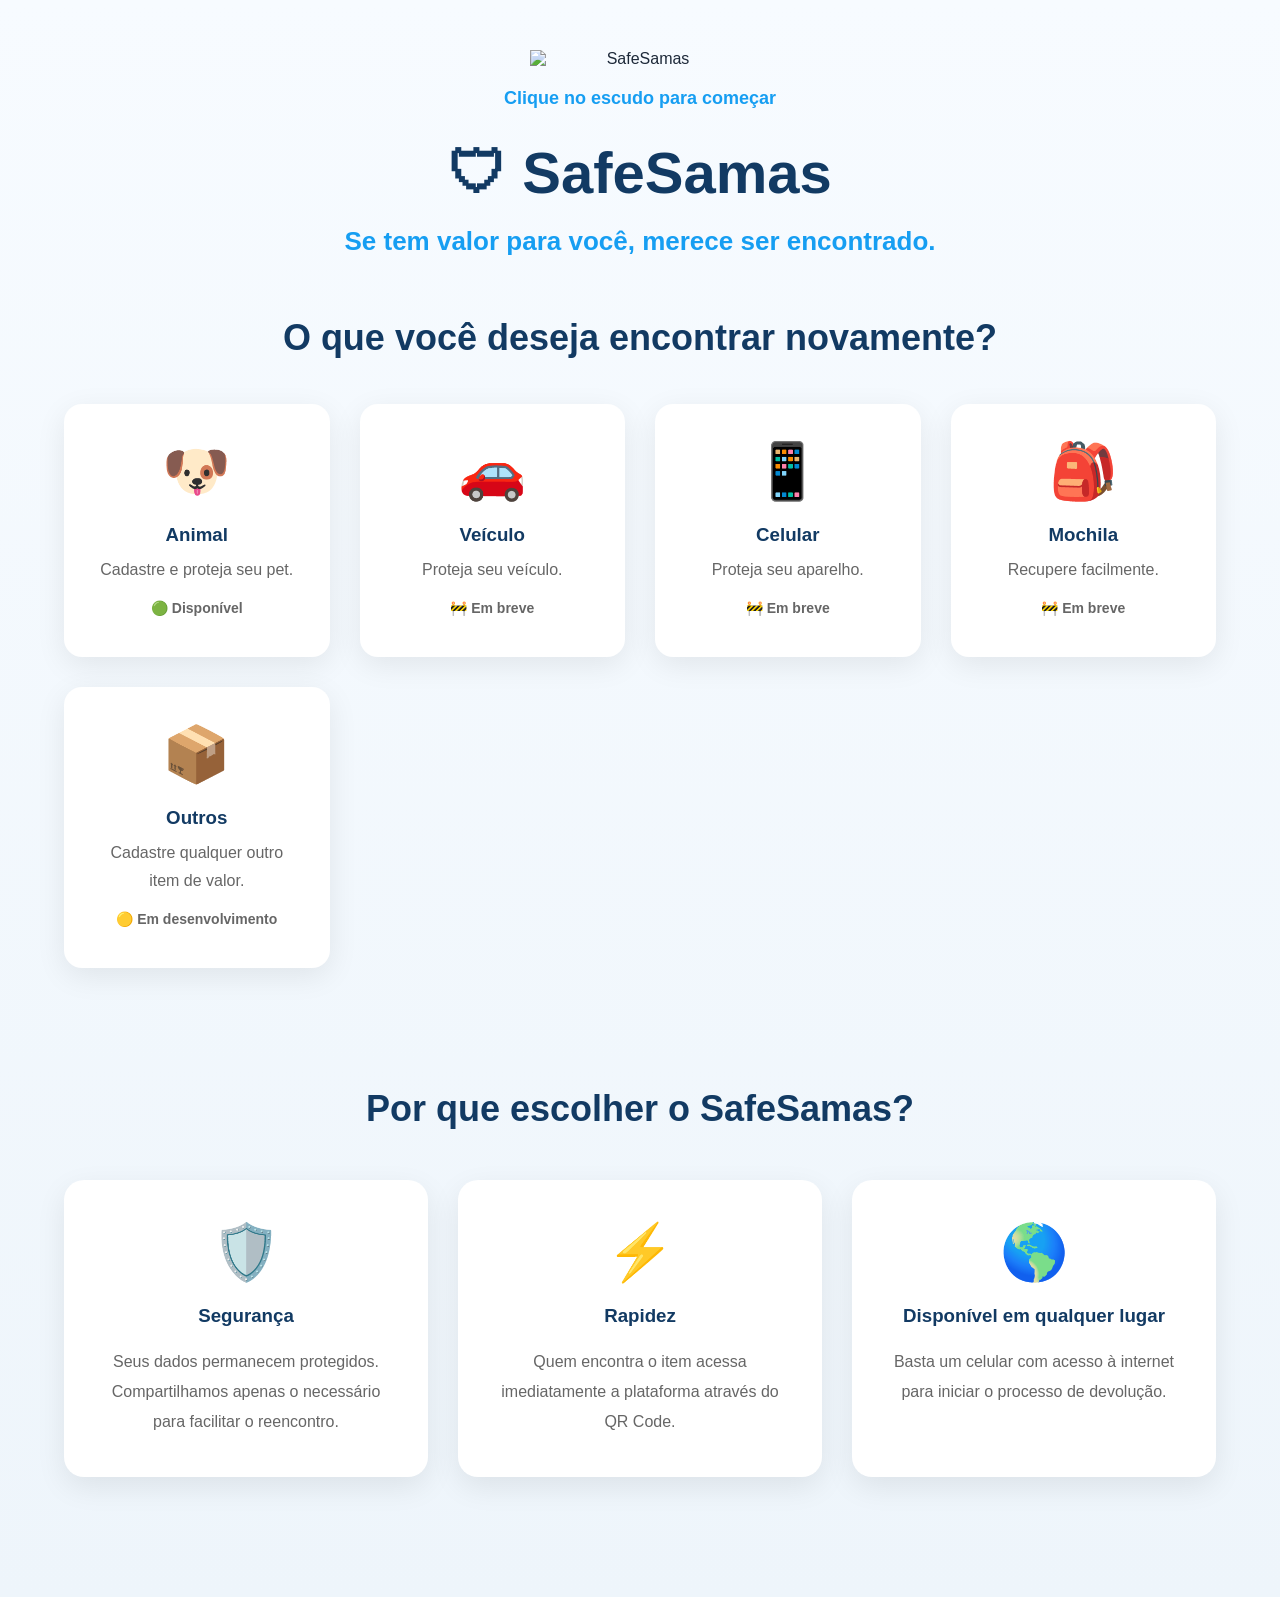
==== index.html @ f3124313 "refactor(core): define index.html como página principal da plataforma" ====
<!DOCTYPE html>
<html lang="pt-BR">

<head>
    <meta charset="UTF-8">
    <meta name="viewport" content="width=device-width, initial-scale=1.0">
    <title>SafeSamas</title>
    <link rel="stylesheet" href="css/safe.css">
</head>

<body>

    <main class="container">

        <div class="hero-logo">
            <img src="assets/logo-safe.png" alt="SafeSamas" id="logoInicio">
            <p class="clique">Clique no escudo para começar</p>
        </div>

        <h1>🛡 SafeSamas</h1>

        <p class="subtitulo">
            Se tem valor para você, merece ser encontrado.
        </p>

        <section class="modulos" id="modulos">
            <h2>O que você deseja encontrar novamente?</h2>

            <div class="cards">
                <div class="card" id="card-animal">
                    <span>🐶</span>
                    <h3>Animal</h3>
                    <p>Cadastre e proteja seu pet.</p>
                    <p class="status disponivel">🟢 Disponível</p>
                </div>

                <div class="card" id="card-veiculo">
                    <span>🚗</span>
                    <h3>Veículo</h3>
                    <p>Proteja seu veículo.</p>
                    <p class="status breve">🚧 Em breve</p>
                </div>

                <div class="card" id="card-phone">
                    <span>📱</span>
                    <h3>Celular</h3>
                    <p>Proteja seu aparelho.</p>
                    <p class="status breve">🚧 Em breve</p>
                </div>

                <div class="card" id="card-mochila">
                    <span>🎒</span>
                    <h3>Mochila</h3>
                    <p>Recupere facilmente.</p>
                    <p class="status breve">🚧 Em breve</p>
                </div>

                <div class="card" id="card-outros">
                    <span>📦</span>
                    <h3>Outros</h3>
                    <p>Cadastre qualquer outro item de valor.</p>
                    <p class="status desenvolvimento">🟡 Em desenvolvimento</p>
                </div>
            </div>
        </section>

        <section class="diferenciais">
            <h2>Por que escolher o SafeSamas?</h2>

            <div class="cards-diferenciais">
                <div class="diferencial">
                    <span>🛡️</span>
                    <h3>Segurança</h3>
                    <p>Seus dados permanecem protegidos. Compartilhamos apenas o necessário para facilitar o reencontro.</p>
                </div>

                <div class="diferencial">
                    <span>⚡</span>
                    <h3>Rapidez</h3>
                    <p>Quem encontra o item acessa imediatamente a plataforma através do QR Code.</p>
                </div>

                <div class="diferencial">
                    <span>🌎</span>
                    <h3>Disponível em qualquer lugar</h3>
                    <p>Basta um celular com acesso à internet para iniciar o processo de devolução.</p>
                </div>
            </div>
        </section>

    </main>

    <script src="js/safe.js"></script>

</body>
</html>
---- css/safe.css ----
/*
=========================================================
SafeSamas
Arquivo: safe.css
=========================================================
*/

/* Navegação suave */
html {
    scroll-behavior: smooth;
}

/* RESET E BODY */
* { margin:0; padding:0; box-sizing:border-box; }
body { font-family:Arial, Helvetica, sans-serif; background:linear-gradient(180deg,#f7fbff,#eef5fb); color:#1d2939; }
.container { width:90%; max-width:1200px; margin:auto; text-align: center; padding-top: 50px; }

/* HERO LOGO */
.hero-logo { display:flex; flex-direction:column; align-items:center; cursor:pointer; }
#logoInicio { width:220px; transition:.25s; }
#logoInicio:hover { transform:scale(1.08); filter:drop-shadow(0 0 20px rgba(22,158,242,.45)); }
#logoInicio:active { transform:scale(.96); }
.clique { margin-top:20px; color:#169EF2; font-weight:bold; font-size:18px; }

/* ESTILOS GERAIS */
h1 { font-size:58px; color:#123A63; margin: 30px 0 20px 0; }
.subtitulo { font-size:26px; color:#169EF2; font-weight:bold; margin-bottom: 60px; }
section { margin-bottom:120px; }
section h2 { font-size:36px; color:#123A63; margin-bottom:45px; }

/* CARDS MÓDULOS */
.cards { display:grid; grid-template-columns:repeat(auto-fit,minmax(240px,1fr)); gap:30px; }
.card { background:white; border-radius:18px; padding:35px; text-align:center; box-shadow:0 8px 30px rgba(0,0,0,.08); transition:.25s; cursor:pointer; }
.card:hover { transform:translateY(-8px); }
.card span { font-size:55px; }
.card h3 { margin-top:20px; color:#123A63; }
.card p { color:#666; line-height:28px; margin-top: 10px; }

/* STATUS */
.status { margin-top:20px; font-size:14px; font-weight:bold; }
.disponivel { color:#28a745; }
.breve { color:#ff9800; }

/* DIFERENCIAIS */
.diferenciais { margin: 120px 0; }
.cards-diferenciais { display: grid; grid-template-columns: repeat(auto-fit, minmax(280px, 1fr)); gap: 30px; margin-top: 50px; }
.diferencial { background: white; padding: 40px; border-radius: 20px; text-align: center; box-shadow: 0 10px 30px rgba(0, 0, 0, .08); transition: .25s; }
.diferencial:hover { transform: translateY(-8px); }
.diferencial span { font-size: 55px; }
.diferencial h3 { margin: 20px 0; color: #123A63; }
.diferencial p { color: #666; line-height: 30px; }

@media(max-width:768px){
    h1 { font-size:42px; }
    .subtitulo { font-size:22px; }
}
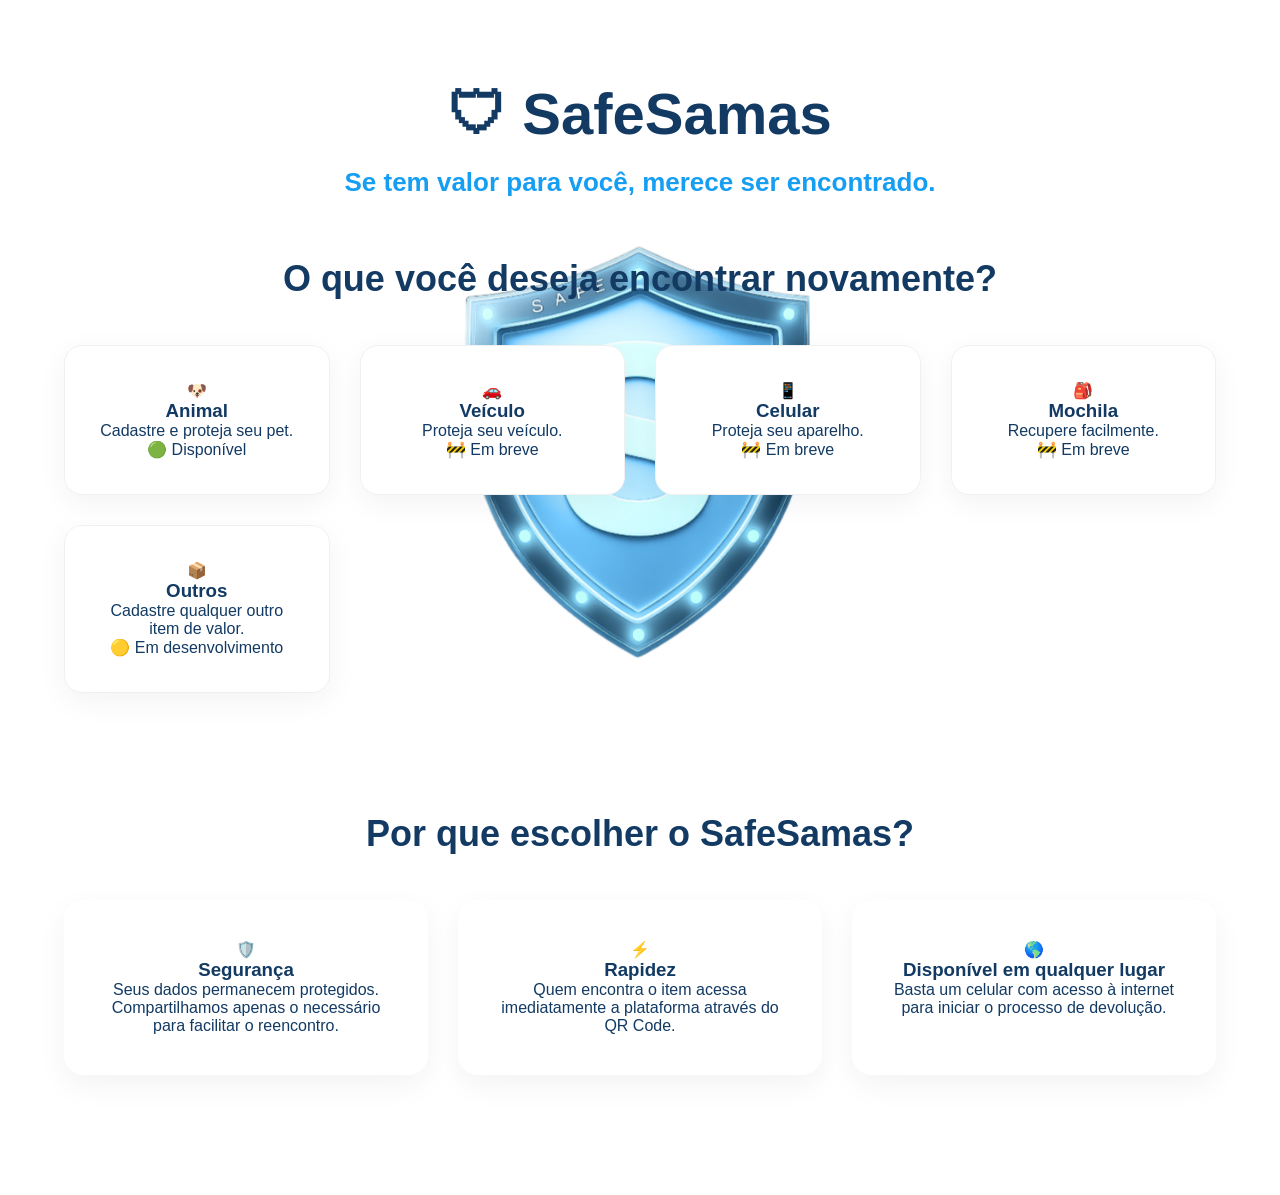
==== commit 31b42dda: "refactor: remove logo da home, consolida design minimalista e ajusta cores" ====
--- a/index.html
+++ b/index.html
@@ -11,11 +11,6 @@
 <body>
 
     <main class="container">
-
-        <div class="hero-logo">
-            <img src="assets/logo-safe.png" alt="SafeSamas" id="logoInicio">
-            <p class="clique">Clique no escudo para começar</p>
-        </div>
 
         <h1>🛡 SafeSamas</h1>
 
@@ -67,7 +62,7 @@
         <section class="diferenciais">
             <h2>Por que escolher o SafeSamas?</h2>
 
-            <div class="cards-diferenciais">
+            <div class="cards"> <!-- Ajustado para usar a mesma classe 'cards' do CSS -->
                 <div class="diferencial">
                     <span>🛡️</span>
                     <h3>Segurança</h3>
--- a/css/safe.css
+++ b/css/safe.css
@@ -1,56 +1,116 @@
 /*
 =========================================================
-SafeSamas
-Arquivo: safe.css
+SafeSamas - DNA Visual da Plataforma (safe.css)
 =========================================================
 */
 
-/* Navegação suave */
-html {
-    scroll-behavior: smooth;
+/* 1. ESTRUTURA GLOBAL E IDENTIDADE */
+* { margin:0; padding:0; box-sizing:border-box; }
+
+body { 
+    font-family: Arial, Helvetica, sans-serif; 
+    /* Fundo branco puro para fusão total */
+    background-color: #ffffff; 
+    min-height: 100vh;
+    /* Texto escuro para alto contraste no fundo branco */
+    color: #123A63; 
 }
 
-/* RESET E BODY */
-* { margin:0; padding:0; box-sizing:border-box; }
-body { font-family:Arial, Helvetica, sans-serif; background:linear-gradient(180deg,#f7fbff,#eef5fb); color:#1d2939; }
-.container { width:90%; max-width:1200px; margin:auto; text-align: center; padding-top: 50px; }
+/* Marca-d'água do escudo (fusão conceitual com fundo branco) */
+body::before {
+    content: "";
+    position: fixed;
+    top: 0; left: 0;
+    width: 100%; height: 100%;
+    background-image: url("../assets/escudo.png");
+    background-repeat: no-repeat;
+    background-position: center;
+    background-size: 420px;
+    opacity: 1; 
+    pointer-events: none; 
+    z-index: -1;
+}
 
-/* HERO LOGO */
+/* 2. CABEÇALHO GLOBAL */
+.safe-header {
+    padding: 20px;
+    border-bottom: 1px solid #e0e0e0;
+    background-color: #ffffff; 
+    margin-bottom: 20px;
+}
+
+.safe-header .voltar {
+    display: inline-flex;
+    align-items: center;
+    text-decoration: none;
+    font-weight: bold;
+    color: #333;
+    font-size: 1.2rem;
+    transition: all 0.3s ease;
+}
+
+.safe-logo {
+    width: 40px;
+    margin-right: 12px;
+}
+
+.safe-header .voltar:hover { color: #0056b3; }
+
+/* 3. ESTILOS DA PÁGINA INICIAL */
+html { scroll-behavior: smooth; }
+.container { 
+    width: 90%; 
+    max-width: 1200px; 
+    margin: auto; 
+    text-align: center; 
+    padding-top: 50px; 
+    position: relative; 
+    z-index: 1; 
+}
+
 .hero-logo { display:flex; flex-direction:column; align-items:center; cursor:pointer; }
-#logoInicio { width:220px; transition:.25s; }
-#logoInicio:hover { transform:scale(1.08); filter:drop-shadow(0 0 20px rgba(22,158,242,.45)); }
-#logoInicio:active { transform:scale(.96); }
-.clique { margin-top:20px; color:#169EF2; font-weight:bold; font-size:18px; }
 
-/* ESTILOS GERAIS */
-h1 { font-size:58px; color:#123A63; margin: 30px 0 20px 0; }
-.subtitulo { font-size:26px; color:#169EF2; font-weight:bold; margin-bottom: 60px; }
-section { margin-bottom:120px; }
-section h2 { font-size:36px; color:#123A63; margin-bottom:45px; }
+/* Corrige fundo da logo e aplica transparência forçada */
+#logoInicio { 
+    width: 220px; 
+    transition: .25s;
+    background: transparent !important; 
+    overflow: hidden !important;
+}
 
-/* CARDS MÓDULOS */
-.cards { display:grid; grid-template-columns:repeat(auto-fit,minmax(240px,1fr)); gap:30px; }
-.card { background:white; border-radius:18px; padding:35px; text-align:center; box-shadow:0 8px 30px rgba(0,0,0,.08); transition:.25s; cursor:pointer; }
-.card:hover { transform:translateY(-8px); }
-.card span { font-size:55px; }
-.card h3 { margin-top:20px; color:#123A63; }
-.card p { color:#666; line-height:28px; margin-top: 10px; }
+#logoInicio:hover { 
+    transform: scale(1.08); 
+    filter: drop-shadow(0 0 20px rgba(22,158,242,.45)); 
+}
 
-/* STATUS */
-.status { margin-top:20px; font-size:14px; font-weight:bold; }
-.disponivel { color:#28a745; }
-.breve { color:#ff9800; }
+h1 { font-size: 58px; color: #123A63; margin: 30px 0 20px 0; }
+.subtitulo { font-size: 26px; color: #169EF2; font-weight: bold; margin-bottom: 60px; }
 
-/* DIFERENCIAIS */
-.diferenciais { margin: 120px 0; }
-.cards-diferenciais { display: grid; grid-template-columns: repeat(auto-fit, minmax(280px, 1fr)); gap: 30px; margin-top: 50px; }
-.diferencial { background: white; padding: 40px; border-radius: 20px; text-align: center; box-shadow: 0 10px 30px rgba(0, 0, 0, .08); transition: .25s; }
-.diferencial:hover { transform: translateY(-8px); }
-.diferencial span { font-size: 55px; }
-.diferencial h3 { margin: 20px 0; color: #123A63; }
-.diferencial p { color: #666; line-height: 30px; }
+section { margin-bottom: 120px; }
+section h2 { font-size: 36px; color: #123A63; margin-bottom: 45px; }
 
-@media(max-width:768px){
-    h1 { font-size:42px; }
-    .subtitulo { font-size:22px; }
+.cards { display: grid; grid-template-columns: repeat(auto-fit, minmax(240px, 1fr)); gap: 30px; }
+.card { 
+    background: white; 
+    border: 1px solid #f0f0f0; /* Borda sutil no fundo branco */
+    border-radius: 18px; 
+    padding: 35px; 
+    text-align: center; 
+    box-shadow: 0 8px 30px rgba(0,0,0,.05); 
+    transition: .25s; 
+    cursor: pointer; 
+}
+.card:hover { transform: translateY(-8px); }
+
+.diferencial { background: white; padding: 40px; border-radius: 20px; text-align: center; box-shadow: 0 10px 30px rgba(0, 0, 0, .05); }
+
+/* Ajustes gerais de imagem para evitar bordas brancas */
+img {
+    background: transparent !important;
+    overflow: hidden !important;
+}
+
+@media(max-width: 768px){
+    h1 { font-size: 42px; }
+    .subtitulo { font-size: 22px; }
 }
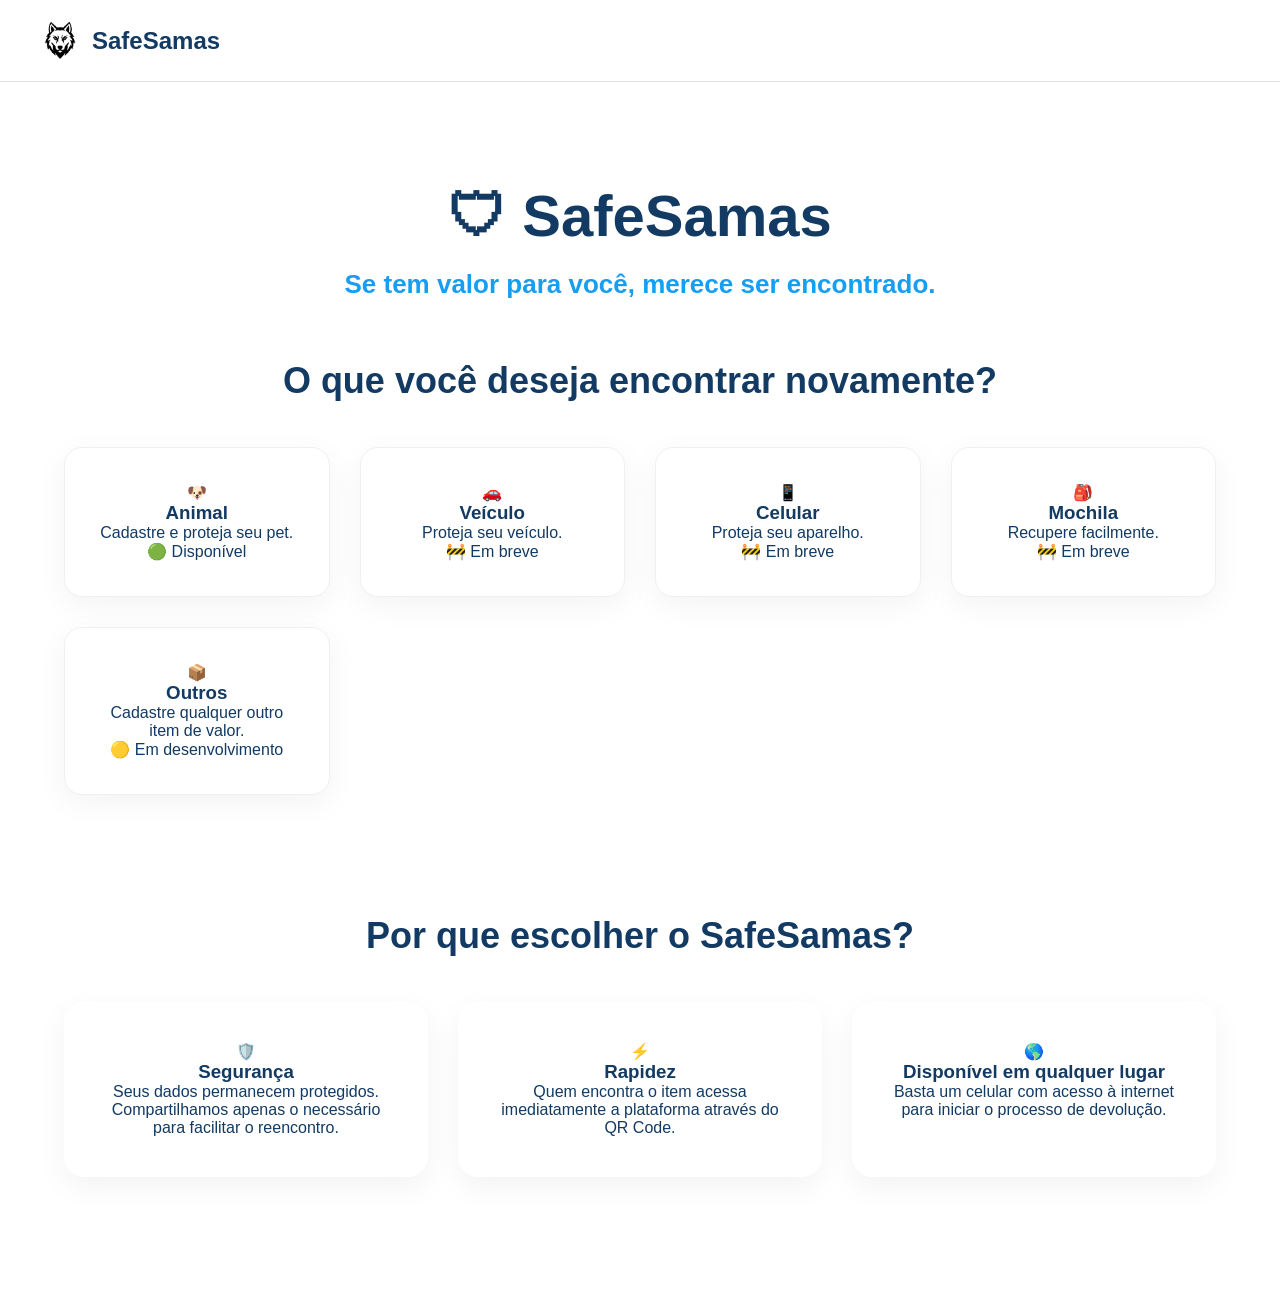
==== commit 731cf097: "chore: unifica assets, limpa estilos obsoletos e atualiza logo principal" ====
--- a/index.html
+++ b/index.html
@@ -1,19 +1,25 @@
 <!DOCTYPE html>
 <html lang="pt-BR">
-
 <head>
     <meta charset="UTF-8">
     <meta name="viewport" content="width=device-width, initial-scale=1.0">
-    <title>SafeSamas</title>
+    <title>SafeSamas | Protegendo o que é seu</title>
+    
+    <link rel="icon" href="assets/logo.png" type="image/png">
+    
     <link rel="stylesheet" href="css/safe.css">
 </head>
-
 <body>
 
+    <header class="safe-header">
+        <div class="container-header">
+            <img src="assets/logo.png" class="safe-logo" alt="Logo SafeSamas">
+            <span>SafeSamas</span>
+        </div>
+    </header>
+
     <main class="container">
-
         <h1>🛡 SafeSamas</h1>
-
         <p class="subtitulo">
             Se tem valor para você, merece ser encontrado.
         </p>
@@ -61,20 +67,17 @@
 
         <section class="diferenciais">
             <h2>Por que escolher o SafeSamas?</h2>
-
-            <div class="cards"> <!-- Ajustado para usar a mesma classe 'cards' do CSS -->
+            <div class="cards">
                 <div class="diferencial">
                     <span>🛡️</span>
                     <h3>Segurança</h3>
                     <p>Seus dados permanecem protegidos. Compartilhamos apenas o necessário para facilitar o reencontro.</p>
                 </div>
-
                 <div class="diferencial">
                     <span>⚡</span>
                     <h3>Rapidez</h3>
                     <p>Quem encontra o item acessa imediatamente a plataforma através do QR Code.</p>
                 </div>
-
                 <div class="diferencial">
                     <span>🌎</span>
                     <h3>Disponível em qualquer lugar</h3>
@@ -82,10 +85,8 @@
                 </div>
             </div>
         </section>
-
     </main>
 
     <script src="js/safe.js"></script>
-
 </body>
 </html>
--- a/css/safe.css
+++ b/css/safe.css
@@ -4,31 +4,14 @@
 =========================================================
 */
 
-/* 1. ESTRUTURA GLOBAL E IDENTIDADE */
+/* 1. ESTRUTURA GLOBAL */
 * { margin:0; padding:0; box-sizing:border-box; }
 
 body { 
     font-family: Arial, Helvetica, sans-serif; 
-    /* Fundo branco puro para fusão total */
     background-color: #ffffff; 
     min-height: 100vh;
-    /* Texto escuro para alto contraste no fundo branco */
     color: #123A63; 
-}
-
-/* Marca-d'água do escudo (fusão conceitual com fundo branco) */
-body::before {
-    content: "";
-    position: fixed;
-    top: 0; left: 0;
-    width: 100%; height: 100%;
-    background-image: url("../assets/escudo.png");
-    background-repeat: no-repeat;
-    background-position: center;
-    background-size: 420px;
-    opacity: 1; 
-    pointer-events: none; 
-    z-index: -1;
 }
 
 /* 2. CABEÇALHO GLOBAL */
@@ -39,48 +22,34 @@
     margin-bottom: 20px;
 }
 
-.safe-header .voltar {
-    display: inline-flex;
+.container-header {
+    display: flex;
     align-items: center;
-    text-decoration: none;
-    font-weight: bold;
-    color: #333;
-    font-size: 1.2rem;
-    transition: all 0.3s ease;
+    max-width: 1200px;
+    margin: 0 auto;
 }
 
 .safe-logo {
     width: 40px;
+    height: auto;
     margin-right: 12px;
 }
 
-.safe-header .voltar:hover { color: #0056b3; }
+.safe-header span {
+    font-weight: bold;
+    font-size: 1.5rem;
+    color: #123A63;
+}
 
 /* 3. ESTILOS DA PÁGINA INICIAL */
 html { scroll-behavior: smooth; }
+
 .container { 
     width: 90%; 
     max-width: 1200px; 
     margin: auto; 
     text-align: center; 
     padding-top: 50px; 
-    position: relative; 
-    z-index: 1; 
-}
-
-.hero-logo { display:flex; flex-direction:column; align-items:center; cursor:pointer; }
-
-/* Corrige fundo da logo e aplica transparência forçada */
-#logoInicio { 
-    width: 220px; 
-    transition: .25s;
-    background: transparent !important; 
-    overflow: hidden !important;
-}
-
-#logoInicio:hover { 
-    transform: scale(1.08); 
-    filter: drop-shadow(0 0 20px rgba(22,158,242,.45)); 
 }
 
 h1 { font-size: 58px; color: #123A63; margin: 30px 0 20px 0; }
@@ -90,9 +59,10 @@
 section h2 { font-size: 36px; color: #123A63; margin-bottom: 45px; }
 
 .cards { display: grid; grid-template-columns: repeat(auto-fit, minmax(240px, 1fr)); gap: 30px; }
+
 .card { 
     background: white; 
-    border: 1px solid #f0f0f0; /* Borda sutil no fundo branco */
+    border: 1px solid #f0f0f0;
     border-radius: 18px; 
     padding: 35px; 
     text-align: center; 
@@ -100,15 +70,18 @@
     transition: .25s; 
     cursor: pointer; 
 }
-.card:hover { transform: translateY(-8px); }
+.card:hover { transform: translateY(-8px); border-color: #169EF2; }
 
-.diferencial { background: white; padding: 40px; border-radius: 20px; text-align: center; box-shadow: 0 10px 30px rgba(0, 0, 0, .05); }
+.diferencial { 
+    background: white; 
+    padding: 40px; 
+    border-radius: 20px; 
+    text-align: center; 
+    box-shadow: 0 10px 30px rgba(0, 0, 0, .05); 
+}
 
-/* Ajustes gerais de imagem para evitar bordas brancas */
-img {
-    background: transparent !important;
-    overflow: hidden !important;
-}
+/* Ajustes de Imagem */
+img { background: transparent !important; }
 
 @media(max-width: 768px){
     h1 { font-size: 42px; }
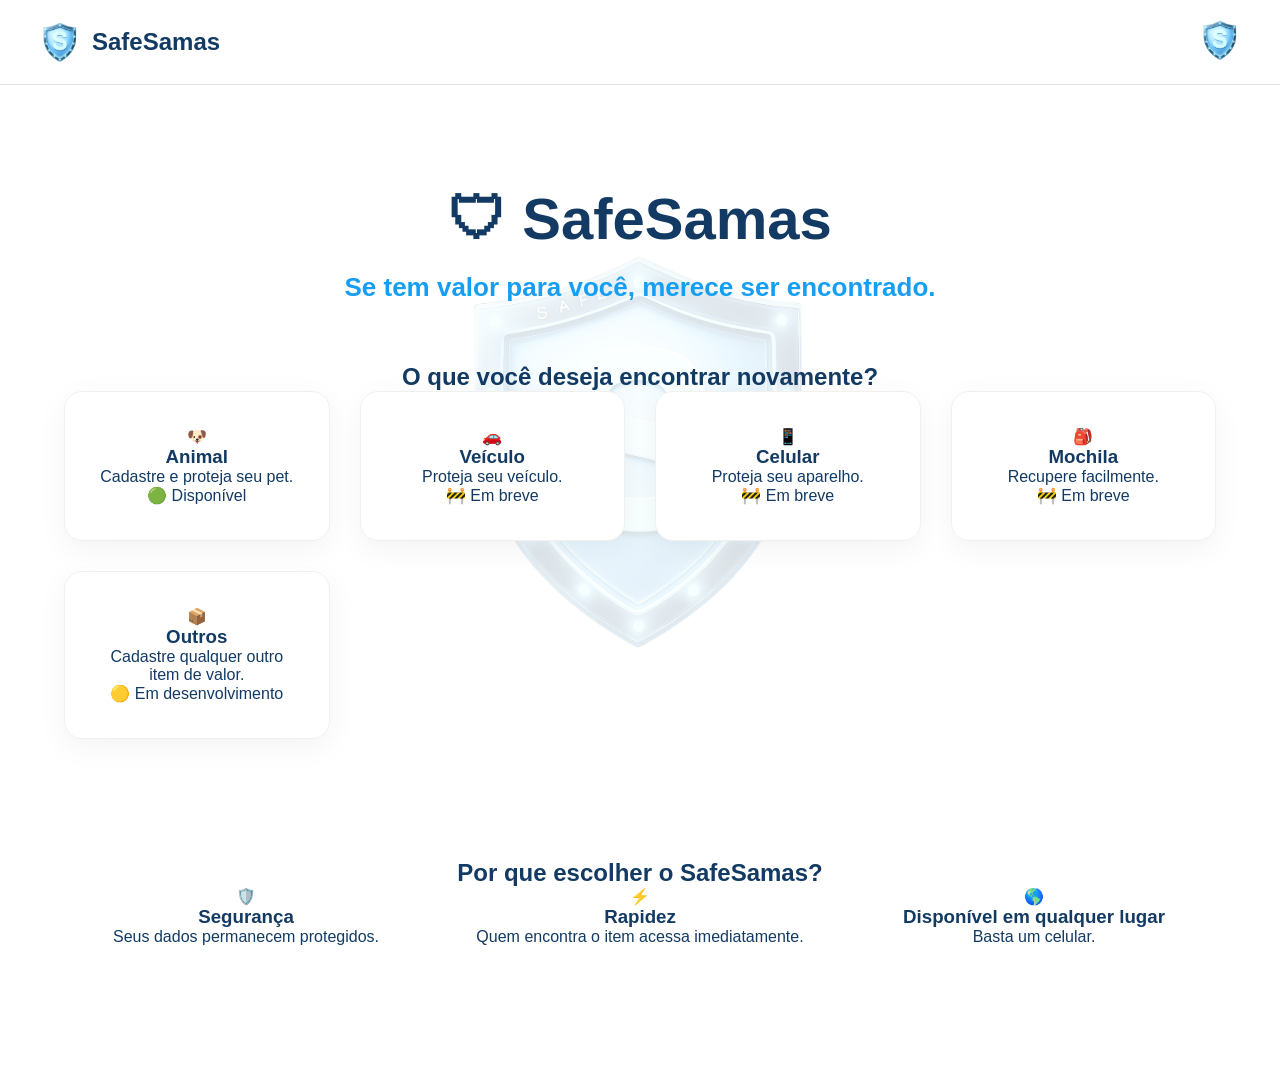
==== commit 4fd7e343: "feat: implementa escudo como logo e botão de navegação" ====
--- a/index.html
+++ b/index.html
@@ -5,17 +5,24 @@
     <meta name="viewport" content="width=device-width, initial-scale=1.0">
     <title>SafeSamas | Protegendo o que é seu</title>
     
-    <link rel="icon" href="assets/logo.png" type="image/png">
+    <!-- Favicon utilizando o Escudo -->
+    <link rel="icon" href="assets/escudo.png" type="image/png">
     
     <link rel="stylesheet" href="css/safe.css">
 </head>
 <body>
 
     <header class="safe-header">
-        <div class="container-header">
-            <img src="assets/logo.png" class="safe-logo" alt="Logo SafeSamas">
+        <!-- Lado Esquerdo: Logo oficial (Escudo) e Nome -->
+        <a href="index.html" class="container-header" style="text-decoration:none;">
+            <img src="assets/escudo.png" class="safe-logo" alt="Logo SafeSamas">
             <span>SafeSamas</span>
-        </div>
+        </a>
+
+        <!-- Lado Direito: Botão de acesso (Escudo) -->
+        <a href="login.html">
+            <img src="assets/escudo.png" class="btn-header-right" alt="Minha Conta">
+        </a>
     </header>
 
     <main class="container">
@@ -24,65 +31,31 @@
             Se tem valor para você, merece ser encontrado.
         </p>
 
+        <!-- Seção de Módulos -->
         <section class="modulos" id="modulos">
             <h2>O que você deseja encontrar novamente?</h2>
-
             <div class="cards">
-                <div class="card" id="card-animal">
+                <div class="card" id="card-animal" onclick="window.location.href='PetSamas/index.html'">
                     <span>🐶</span>
                     <h3>Animal</h3>
                     <p>Cadastre e proteja seu pet.</p>
                     <p class="status disponivel">🟢 Disponível</p>
                 </div>
-
-                <div class="card" id="card-veiculo">
-                    <span>🚗</span>
-                    <h3>Veículo</h3>
-                    <p>Proteja seu veículo.</p>
-                    <p class="status breve">🚧 Em breve</p>
-                </div>
-
-                <div class="card" id="card-phone">
-                    <span>📱</span>
-                    <h3>Celular</h3>
-                    <p>Proteja seu aparelho.</p>
-                    <p class="status breve">🚧 Em breve</p>
-                </div>
-
-                <div class="card" id="card-mochila">
-                    <span>🎒</span>
-                    <h3>Mochila</h3>
-                    <p>Recupere facilmente.</p>
-                    <p class="status breve">🚧 Em breve</p>
-                </div>
-
-                <div class="card" id="card-outros">
-                    <span>📦</span>
-                    <h3>Outros</h3>
-                    <p>Cadastre qualquer outro item de valor.</p>
-                    <p class="status desenvolvimento">🟡 Em desenvolvimento</p>
-                </div>
+                <!-- Outros cards permanecem iguais -->
+                <div class="card" id="card-veiculo"><span>🚗</span><h3>Veículo</h3><p>Proteja seu veículo.</p><p class="status breve">🚧 Em breve</p></div>
+                <div class="card" id="card-phone"><span>📱</span><h3>Celular</h3><p>Proteja seu aparelho.</p><p class="status breve">🚧 Em breve</p></div>
+                <div class="card" id="card-mochila"><span>🎒</span><h3>Mochila</h3><p>Recupere facilmente.</p><p class="status breve">🚧 Em breve</p></div>
+                <div class="card" id="card-outros"><span>📦</span><h3>Outros</h3><p>Cadastre qualquer outro item de valor.</p><p class="status desenvolvimento">🟡 Em desenvolvimento</p></div>
             </div>
         </section>
 
+        <!-- Seção de Diferenciais -->
         <section class="diferenciais">
             <h2>Por que escolher o SafeSamas?</h2>
             <div class="cards">
-                <div class="diferencial">
-                    <span>🛡️</span>
-                    <h3>Segurança</h3>
-                    <p>Seus dados permanecem protegidos. Compartilhamos apenas o necessário para facilitar o reencontro.</p>
-                </div>
-                <div class="diferencial">
-                    <span>⚡</span>
-                    <h3>Rapidez</h3>
-                    <p>Quem encontra o item acessa imediatamente a plataforma através do QR Code.</p>
-                </div>
-                <div class="diferencial">
-                    <span>🌎</span>
-                    <h3>Disponível em qualquer lugar</h3>
-                    <p>Basta um celular com acesso à internet para iniciar o processo de devolução.</p>
-                </div>
+                <div class="diferencial"><span>🛡️</span><h3>Segurança</h3><p>Seus dados permanecem protegidos.</p></div>
+                <div class="diferencial"><span>⚡</span><h3>Rapidez</h3><p>Quem encontra o item acessa imediatamente.</p></div>
+                <div class="diferencial"><span>🌎</span><h3>Disponível em qualquer lugar</h3><p>Basta um celular.</p></div>
             </div>
         </section>
     </main>
--- a/css/safe.css
+++ b/css/safe.css
@@ -14,21 +14,38 @@
     color: #123A63; 
 }
 
+/* Marca-d'água do Escudo no fundo (15% de nitidez) */
+body::before {
+    content: "";
+    position: fixed;
+    top: 0; left: 0;
+    width: 100%; height: 100%;
+    background-image: url("../assets/escudo.png");
+    background-repeat: no-repeat;
+    background-position: center;
+    background-size: 400px;
+    opacity: 0.15; 
+    pointer-events: none; 
+    z-index: -1;
+}
+
 /* 2. CABEÇALHO GLOBAL */
 .safe-header {
-    padding: 20px;
+    padding: 20px 40px;
     border-bottom: 1px solid #e0e0e0;
     background-color: #ffffff; 
     margin-bottom: 20px;
+    display: flex;
+    justify-content: space-between;
+    align-items: center;
 }
 
 .container-header {
     display: flex;
     align-items: center;
-    max-width: 1200px;
-    margin: 0 auto;
 }
 
+/* Logo Oficial da Plataforma (Escudo) */
 .safe-logo {
     width: 40px;
     height: auto;
@@ -41,49 +58,38 @@
     color: #123A63;
 }
 
-/* 3. ESTILOS DA PÁGINA INICIAL */
-html { scroll-behavior: smooth; }
-
-.container { 
-    width: 90%; 
-    max-width: 1200px; 
-    margin: auto; 
-    text-align: center; 
-    padding-top: 50px; 
+/* Botão de acesso superior direito (Escudo) */
+.btn-header-right {
+    width: 40px;
+    height: 40px;
+    cursor: pointer;
+    transition: transform 0.3s ease;
 }
 
+.btn-header-right:hover {
+    transform: scale(1.1);
+}
+
+/* Título de Identificação da Página (Onde entra o Lobo) */
+.page-identifier {
+    display: flex;
+    flex-direction: column;
+    align-items: center;
+    margin-top: 20px;
+}
+
+.page-identifier img {
+    width: 100px;
+    margin-bottom: 10px;
+}
+
+/* 3. ESTILOS GERAIS */
+html { scroll-behavior: smooth; }
+.container { width: 90%; max-width: 1200px; margin: auto; text-align: center; padding-top: 50px; }
 h1 { font-size: 58px; color: #123A63; margin: 30px 0 20px 0; }
 .subtitulo { font-size: 26px; color: #169EF2; font-weight: bold; margin-bottom: 60px; }
-
 section { margin-bottom: 120px; }
-section h2 { font-size: 36px; color: #123A63; margin-bottom: 45px; }
-
 .cards { display: grid; grid-template-columns: repeat(auto-fit, minmax(240px, 1fr)); gap: 30px; }
-
-.card { 
-    background: white; 
-    border: 1px solid #f0f0f0;
-    border-radius: 18px; 
-    padding: 35px; 
-    text-align: center; 
-    box-shadow: 0 8px 30px rgba(0,0,0,.05); 
-    transition: .25s; 
-    cursor: pointer; 
-}
+.card { background: white; border: 1px solid #f0f0f0; border-radius: 18px; padding: 35px; box-shadow: 0 8px 30px rgba(0,0,0,.05); transition: .25s; cursor: pointer; }
 .card:hover { transform: translateY(-8px); border-color: #169EF2; }
-
-.diferencial { 
-    background: white; 
-    padding: 40px; 
-    border-radius: 20px; 
-    text-align: center; 
-    box-shadow: 0 10px 30px rgba(0, 0, 0, .05); 
-}
-
-/* Ajustes de Imagem */
-img { background: transparent !important; }
-
-@media(max-width: 768px){
-    h1 { font-size: 42px; }
-    .subtitulo { font-size: 22px; }
-}+img { background: transparent !important; }
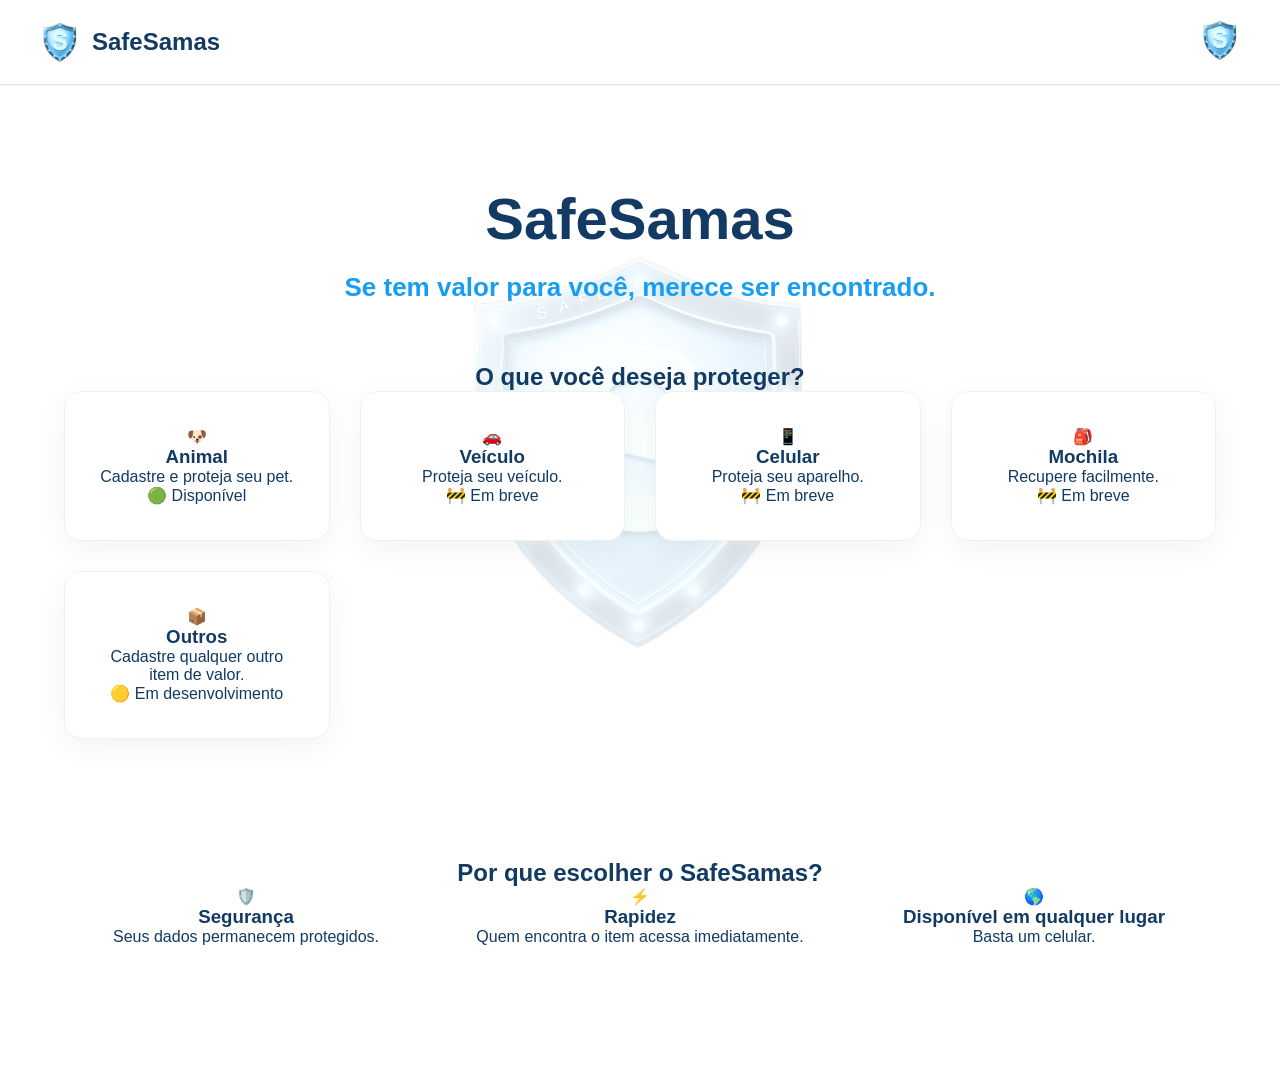
==== commit 5ef24f98: "refactor(platform): integra PetSamas ao padrão visual do SafeSamas" ====
--- a/index.html
+++ b/index.html
@@ -4,62 +4,164 @@
     <meta charset="UTF-8">
     <meta name="viewport" content="width=device-width, initial-scale=1.0">
     <title>SafeSamas | Protegendo o que é seu</title>
-    
-    <!-- Favicon utilizando o Escudo -->
+
+    <!-- Favicon -->
     <link rel="icon" href="assets/escudo.png" type="image/png">
-    
+
     <link rel="stylesheet" href="css/safe.css">
 </head>
 <body>
 
     <header class="safe-header">
-        <!-- Lado Esquerdo: Logo oficial (Escudo) e Nome -->
+
+        <!-- Logo da Plataforma -->
         <a href="index.html" class="container-header" style="text-decoration:none;">
             <img src="assets/escudo.png" class="safe-logo" alt="Logo SafeSamas">
             <span>SafeSamas</span>
         </a>
 
-        <!-- Lado Direito: Botão de acesso (Escudo) -->
+        <!-- Área do Usuário -->
         <a href="login.html">
             <img src="assets/escudo.png" class="btn-header-right" alt="Minha Conta">
         </a>
+
     </header>
 
     <main class="container">
-        <h1>🛡 SafeSamas</h1>
+
+        <h1>SafeSamas</h1>
+
         <p class="subtitulo">
             Se tem valor para você, merece ser encontrado.
         </p>
 
-        <!-- Seção de Módulos -->
+        <!-- Módulos -->
         <section class="modulos" id="modulos">
-            <h2>O que você deseja encontrar novamente?</h2>
+
+            <h2>O que você deseja proteger?</h2>
+
             <div class="cards">
-                <div class="card" id="card-animal" onclick="window.location.href='PetSamas/index.html'">
+
+                <div class="card" id="card-animal"
+                    onclick="window.location.href='PetSamas/index.html'">
+
                     <span>🐶</span>
+
                     <h3>Animal</h3>
+
                     <p>Cadastre e proteja seu pet.</p>
-                    <p class="status disponivel">🟢 Disponível</p>
+
+                    <p class="status disponivel">
+                        🟢 Disponível
+                    </p>
+
                 </div>
-                <!-- Outros cards permanecem iguais -->
-                <div class="card" id="card-veiculo"><span>🚗</span><h3>Veículo</h3><p>Proteja seu veículo.</p><p class="status breve">🚧 Em breve</p></div>
-                <div class="card" id="card-phone"><span>📱</span><h3>Celular</h3><p>Proteja seu aparelho.</p><p class="status breve">🚧 Em breve</p></div>
-                <div class="card" id="card-mochila"><span>🎒</span><h3>Mochila</h3><p>Recupere facilmente.</p><p class="status breve">🚧 Em breve</p></div>
-                <div class="card" id="card-outros"><span>📦</span><h3>Outros</h3><p>Cadastre qualquer outro item de valor.</p><p class="status desenvolvimento">🟡 Em desenvolvimento</p></div>
+
+                <div class="card" id="card-veiculo">
+
+                    <span>🚗</span>
+
+                    <h3>Veículo</h3>
+
+                    <p>Proteja seu veículo.</p>
+
+                    <p class="status breve">
+                        🚧 Em breve
+                    </p>
+
+                </div>
+
+                <div class="card" id="card-phone">
+
+                    <span>📱</span>
+
+                    <h3>Celular</h3>
+
+                    <p>Proteja seu aparelho.</p>
+
+                    <p class="status breve">
+                        🚧 Em breve
+                    </p>
+
+                </div>
+
+                <div class="card" id="card-mochila">
+
+                    <span>🎒</span>
+
+                    <h3>Mochila</h3>
+
+                    <p>Recupere facilmente.</p>
+
+                    <p class="status breve">
+                        🚧 Em breve
+                    </p>
+
+                </div>
+
+                <div class="card" id="card-outros">
+
+                    <span>📦</span>
+
+                    <h3>Outros</h3>
+
+                    <p>Cadastre qualquer outro item de valor.</p>
+
+                    <p class="status desenvolvimento">
+                        🟡 Em desenvolvimento
+                    </p>
+
+                </div>
+
             </div>
+
         </section>
 
-        <!-- Seção de Diferenciais -->
+        <!-- Diferenciais -->
+
         <section class="diferenciais">
+
             <h2>Por que escolher o SafeSamas?</h2>
+
             <div class="cards">
-                <div class="diferencial"><span>🛡️</span><h3>Segurança</h3><p>Seus dados permanecem protegidos.</p></div>
-                <div class="diferencial"><span>⚡</span><h3>Rapidez</h3><p>Quem encontra o item acessa imediatamente.</p></div>
-                <div class="diferencial"><span>🌎</span><h3>Disponível em qualquer lugar</h3><p>Basta um celular.</p></div>
+
+                <div class="diferencial">
+
+                    <span>🛡️</span>
+
+                    <h3>Segurança</h3>
+
+                    <p>Seus dados permanecem protegidos.</p>
+
+                </div>
+
+                <div class="diferencial">
+
+                    <span>⚡</span>
+
+                    <h3>Rapidez</h3>
+
+                    <p>Quem encontra o item acessa imediatamente.</p>
+
+                </div>
+
+                <div class="diferencial">
+
+                    <span>🌎</span>
+
+                    <h3>Disponível em qualquer lugar</h3>
+
+                    <p>Basta um celular.</p>
+
+                </div>
+
             </div>
+
         </section>
+
     </main>
 
     <script src="js/safe.js"></script>
+
 </body>
 </html>
